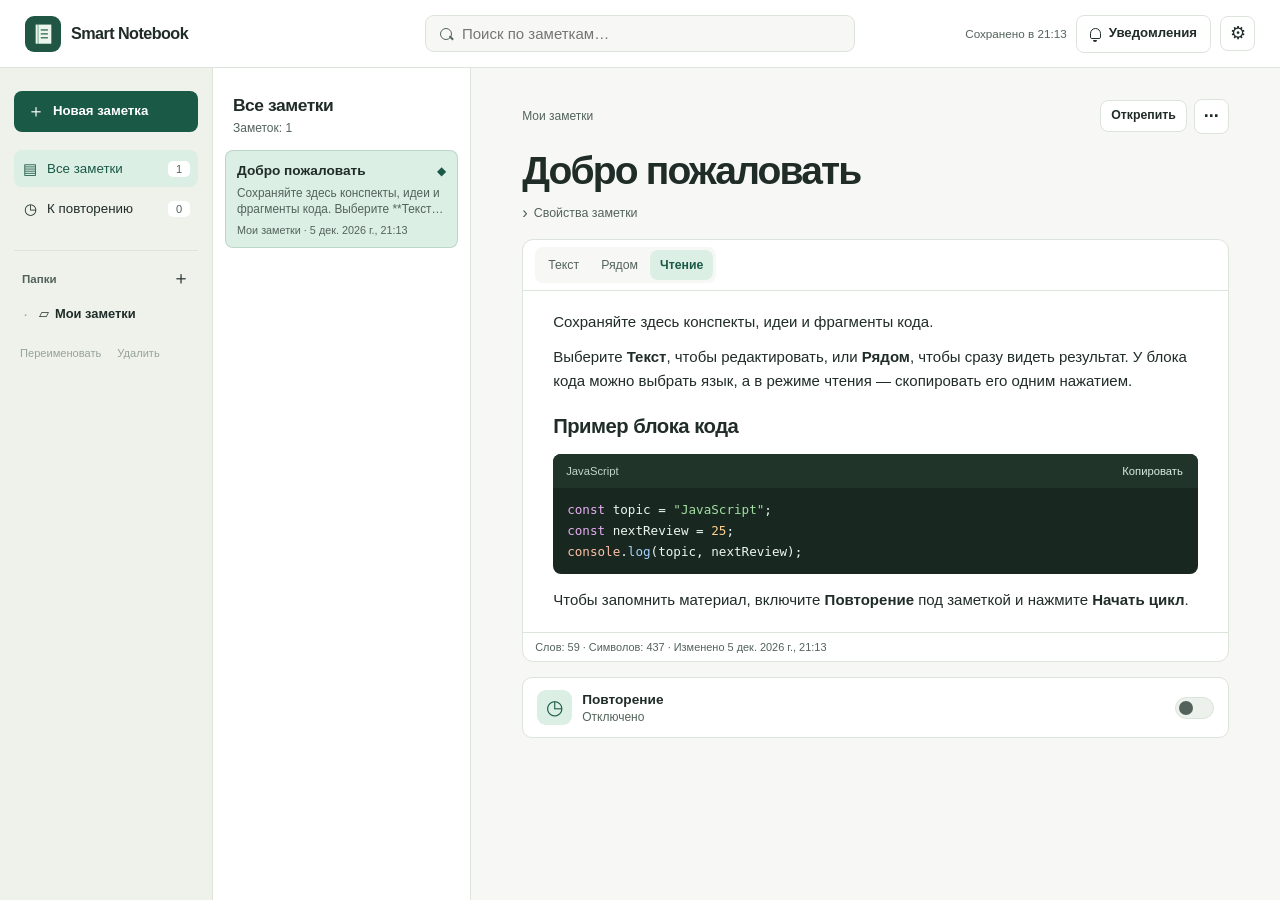
==== notebook_app_rich_improved.html @ 65943ffc "Redesign notebook editor and add browser review reminders" ====
<!doctype html>
<html lang="ru">
<head>
  <meta charset="utf-8">
  <meta name="viewport" content="width=device-width, initial-scale=1">
  <meta name="theme-color" content="#f7f8f5">
  <title>Smart Notebook — заметки и повторение</title>
  <link rel="icon" href="./extension/icon.png">
  <link rel="stylesheet" href="./assets/notebook.css">
  <script defer src="./assets/vendor/markdown-it.min.js"></script>
  <script defer src="./assets/vendor/highlight.min.js"></script>
  <script defer src="./assets/editor.js"></script>
  <script defer src="./assets/reminders.js"></script>
  <script defer src="./assets/notebook.js"></script>
</head>
<body data-theme="light">
  <header class="app-header">
    <div class="brand">
      <img src="./extension/icon.png" alt="" width="36" height="36">
      <span>Smart Notebook</span>
    </div>
    <div class="search-wrap">
      <span class="search-icon" aria-hidden="true"></span>
      <input id="globalSearch" type="search" aria-label="Поиск по заметкам" placeholder="Поиск по заметкам…" autocomplete="off">
      <button id="btnClearSearch" type="button" class="icon-button hidden" aria-label="Сбросить поиск">×</button>
    </div>
    <div class="header-actions">
      <span id="saveStatus" class="save-status" role="status">Локальное хранилище</span>
      <button id="btnNotifications" class="btn-secondary notification-button" type="button"><span class="bell-icon" aria-hidden="true"></span><span>Уведомления</span></button>
      <details id="settingsMenu" class="menu">
        <summary class="btn-secondary icon-button" aria-label="Настройки" title="Настройки">⚙</summary>
        <div class="menu-popover">
          <button id="btnTheme" type="button">Тёмная тема</button>
          <button id="btnExport" type="button">Экспорт JSON</button>
          <button id="btnImport" type="button">Импорт JSON</button>
        </div>
      </details>
      <input id="importFile" hidden type="file" accept="application/json,.json">
    </div>
  </header>
  <div class="workspace">
    <aside class="sidebar" aria-label="Навигация блокнота">
      <button id="btnAddNote" class="btn-primary new-note" type="button"><span aria-hidden="true">＋</span> Новая заметка</button>
      <nav class="quick-nav" aria-label="Разделы">
        <button id="btnShowAllNotes" type="button"><span class="nav-symbol" aria-hidden="true">▤</span> Все заметки <span id="statNotes" class="count"></span></button>
        <button id="btnOpenDueOnly" type="button"><span class="nav-symbol" aria-hidden="true">◷</span> К повторению <span id="statDue" class="count"></span></button>
      </nav>
      <section class="folder-section" aria-labelledby="foldersTitle">
        <div class="side-heading">
          <h2 id="foldersTitle">Папки</h2>
          <button id="btnAddFolder" class="icon-button" type="button" title="Добавить подпапку" aria-label="Добавить подпапку">＋</button>
        </div>
        <div id="folderTree" class="tree"></div>
        <div class="folder-tools">
          <button id="btnRenameFolder" type="button">Переименовать</button>
          <button id="btnDeleteFolder" type="button">Удалить</button>
        </div>
      </section>
    </aside>
    <section class="notes-panel" aria-labelledby="notesPanelTitle">
      <div class="notes-heading">
        <h2 id="notesPanelTitle">Все заметки</h2>
        <p id="notesPanelSubtitle"></p>
      </div>
      <div id="notesList" class="notes-list"></div>
    </section>
    <main class="main-panel">
      <div id="editorEmpty" class="editor-empty">
        <div class="empty-symbol" aria-hidden="true">▤</div>
        <h1>Выберите заметку</h1>
        <p>Откройте запись из списка или создайте новую.</p>
      </div>
      <article id="editorWrap" class="editor hidden" aria-label="Выбранная заметка">
        <div class="document">
          <div class="document-bar">
            <div id="breadcrumbs" class="breadcrumbs" aria-label="Папка заметки"></div>
            <div class="document-actions">
              <button id="btnTogglePin" class="btn-secondary small" type="button">Закрепить</button>
              <details id="noteMenu" class="menu">
                <summary class="btn-secondary icon-button" aria-label="Действия с заметкой" title="Действия с заметкой">···</summary>
                <div class="menu-popover">
                  <button id="btnHistory" type="button">История версий</button>
                  <button id="btnDuplicateNote" type="button">Дублировать</button>
                  <button id="btnDeleteNote" class="danger-text" type="button">Удалить заметку</button>
                </div>
              </details>
            </div>
          </div>
          <input id="noteTitle" class="document-title" type="text" aria-label="Название заметки" autocomplete="off" placeholder="Без названия">
          <details class="note-properties">
            <summary>Свойства заметки</summary>
            <div class="properties-grid">
              <label>Теги <input id="noteTags" type="text" autocomplete="off" placeholder="Через запятую"></label>
              <label>Папка <select id="noteFolderMove"></select></label>
            </div>
          </details>
          <div id="editorRepeatBanner" class="due-banner hidden">
            <strong>Пора повторить</strong>
            <span id="editorRepeatBannerText"></span>
            <button id="btnReviewNow" class="btn-warning small" type="button">Отметить выполненным</button>
          </div>
          <section class="editor-card" aria-label="Редактор заметки">
            <div class="editor-top">
              <div class="editor-tabs" role="group" aria-label="Режим редактора">
                <button type="button" data-editor-mode="write" aria-pressed="false">Текст</button>
                <button type="button" data-editor-mode="split" aria-pressed="false">Рядом</button>
                <button type="button" data-editor-mode="read" aria-pressed="true">Чтение</button>
              </div>
              <button id="btnSaveNow" class="text-button small hidden" type="button">Сохранить</button>
            </div>
            <div id="formatToolbar" class="format-toolbar hidden" role="group" aria-label="Форматирование Markdown">
              <button type="button" data-format="heading" title="Заголовок" aria-label="Заголовок">H₂</button>
              <button type="button" data-format="bold" title="Жирный (Ctrl/Cmd+B)" aria-label="Жирный"><strong>B</strong></button>
              <button type="button" data-format="italic" title="Курсив (Ctrl/Cmd+I)" aria-label="Курсив"><em>I</em></button>
              <button type="button" data-format="strike" title="Зачёркнутый" aria-label="Зачёркнутый"><s>S</s></button>
              <span class="toolbar-divider" aria-hidden="true"></span>
              <button type="button" data-format="ul" title="Маркированный список" aria-label="Маркированный список">≡</button>
              <button type="button" data-format="ol" title="Нумерованный список" aria-label="Нумерованный список">1.</button>
              <button type="button" data-format="task" title="Задачи" aria-label="Задачи">☑</button>
              <button type="button" data-format="quote" title="Цитата" aria-label="Цитата">❞</button>
              <button type="button" data-format="link" title="Ссылка" aria-label="Ссылка">↗</button>
              <button type="button" data-format="table" title="Таблица" aria-label="Таблица">▦</button>
              <span class="toolbar-divider" aria-hidden="true"></span>
              <button type="button" data-format="inline" title="Код в строке" aria-label="Код в строке">&lt;/&gt;</button>
              <div class="code-controls">
                <select id="codeLanguage" aria-label="Язык блока кода">
                  <option value="">Без языка</option>
                  <option value="javascript" selected>JavaScript</option>
                  <option value="typescript">TypeScript</option>
                  <option value="python">Python</option>
                  <option value="html">HTML</option>
                  <option value="css">CSS</option>
                  <option value="json">JSON</option>
                  <option value="sql">SQL</option>
                  <option value="bash">Bash</option>
                  <option value="powershell">PowerShell</option>
                  <option value="java">Java</option>
                  <option value="csharp">C#</option>
                  <option value="cpp">C++</option>
                  <option value="go">Go</option>
                  <option value="rust">Rust</option>
                  <option value="yaml">YAML</option>
                  <option value="markdown">Markdown</option>
                </select>
                <button type="button" data-format="code">Блок кода</button>
              </div>
            </div>
            <div id="editorPanes" class="editor-panes">
              <div id="editorInputWrap" class="editor-input hidden">
                <div class="pane-label">Markdown</div>
                <textarea id="noteContent" aria-label="Текст заметки в Markdown" placeholder="Запишите мысли или вставьте фрагмент кода…" spellcheck="false"></textarea>
              </div>
              <div id="editorReadingWrap" class="editor-reading">
                <div class="pane-label">Предпросмотр</div>
                <div id="notePreview" class="editor-preview"></div>
              </div>
            </div>
            <footer class="editor-footer">
              <span id="editorMeta"></span>
              <span id="editorShortcuts" class="hidden">Tab — отступ в блоке кода · Esc — выход из поля</span>
            </footer>
          </section>
          <section id="repeatCard" class="repeat-card" aria-labelledby="repeatTitle">
            <div class="repeat-heading">
              <span class="review-icon" aria-hidden="true">◷</span>
              <div><h2 id="repeatTitle">Повторение</h2><p id="nextReviewText">Отключено</p></div>
              <label class="switch"><input id="repeatEnabled" type="checkbox" aria-label="Включить повторение"><span aria-hidden="true"></span></label>
            </div>
            <div id="repeatDetails" class="repeat-details hidden">
              <div id="repeatTimeline" class="repeat-timeline"></div>
              <div class="repeat-actions">
                <button id="btnStartReview" class="btn-primary small" type="button">Начать цикл</button>
                <button id="btnCompleteReview" class="btn-primary small" type="button">Отметить выполненным</button>
                <button id="btnResetReview" class="btn-secondary small" type="button">Сбросить цикл</button>
              </div>
            </div>
          </section>
        </div>
      </article>
    </main>
  </div>
  <div id="toastStack" class="toast-stack" aria-live="polite"></div>
  <div id="modalRoot" class="hidden"></div>

  <dialog id="notificationsDialog" class="notification-dialog">
    <div class="dialog-heading">
      <h2>Уведомления о повторении</h2>
      <form method="dialog"><button class="icon-button" aria-label="Закрыть">×</button></form>
    </div>
    <div class="notification-option">
      <h3>С открытой вкладкой</h3>
      <p id="siteNotificationStatus"></p>
      <div class="option-actions">
        <button id="btnAllowSite" class="btn-primary small" type="button">Разрешить на сайте</button>
        <button id="btnTestSite" class="btn-secondary small" type="button">Проверить</button>
      </div>
    </div>
    <div class="notification-option">
      <h3>Даже с закрытой вкладкой</h3>
      <p id="extensionStatus" aria-live="polite"></p>
      <div class="option-actions">
        <button id="btnToggleBackground" class="btn-primary small" type="button" hidden>Включить фоновые</button>
        <button id="btnTestBackground" class="btn-secondary small" type="button" hidden>Проверить</button>
        <a href="https://github.com/BloomingBurden/notebook#уведомления-с-закрытой-вкладкой" target="_blank" rel="noopener noreferrer">Как установить расширение</a>
      </div>
    </div>
  </dialog>
</body>
</html>
---- assets/notebook.css ----
:root {
  font-family: Inter, "Segoe UI", sans-serif;
  font-size: 15px;
  font-synthesis: none;
  --page: #f7f8f5;
  --sidebar: #eef2eb;
  --overlay: #edf1ec;
  --surface: #fff;
  --ink: #202c28;
  --muted: #53635b;
  --line: #dce4db;
  --accent: #1b5947;
  --accent-on: #fff;
  --accent-hover: #144737;
  --accent-soft: #dcefe4;
  --warning: #774d12;
  --warning-soft: #fff2d9;
  --warning-line: #ecd1a0;
  --danger: #9f3436;
  --shadow: 0 14px 36px #263c3020;
  --code: #182820;
  --code-top: #21342a;
  --code-ink: #edf6f0;
  color: var(--ink);
  background: var(--page);
}

body[data-theme="dark"] {
  color-scheme: dark;
  --page: #181e1b;
  --sidebar: #202822;
  --overlay: #242e28;
  --surface: #212a25;
  --ink: #e5eee8;
  --muted: #a7b9ae;
  --line: #38473d;
  --accent: #99dab9;
  --accent-on: #12251c;
  --accent-hover: #b1e9ca;
  --accent-soft: #2c493a;
  --warning: #f4cd88;
  --warning-soft: #45341b;
  --warning-line: #72552a;
  --danger: #ffabab;
  --shadow: 0 14px 36px #0005;
  --code: #16201a;
  --code-top: #27382e;
}

*, *::before, *::after { box-sizing: border-box; }
body { margin: 0; color: var(--ink); background: var(--page); }
h1, h2, h3, p { margin: 0; }
[hidden], .hidden { display: none !important; }
button, input, select, textarea { font: inherit; color: inherit; }
button, summary { cursor: pointer; }
button { border: 0; background: transparent; border-radius: 8px; }
button:disabled { cursor: default; opacity: .55; }
button:not(:disabled):hover { background-color: var(--overlay); }
:focus-visible { outline: 2px solid var(--accent); outline-offset: 2px; }
a { color: var(--accent); text-underline-offset: .18em; }
.btn-primary, .btn-secondary, .btn-warning, .btn-danger, .text-button, .icon-button {
  display: inline-flex; align-items: center; justify-content: center; gap: 8px; min-height: 38px;
  padding: 8px 13px; font-weight: 650; line-height: 1.25; font-size: .88rem; border: 1px solid transparent;
}
.btn-primary { color: var(--accent-on); background: var(--accent); }
.btn-primary:not(:disabled):hover { background: var(--accent-hover); }
.btn-secondary { background: var(--surface); border-color: var(--line); }
.btn-warning { background: var(--warning-soft); color: var(--warning); border-color: var(--warning-line); }
.btn-danger { color: var(--danger); border-color: var(--danger); }
.text-button { color: var(--accent); }
.icon-button { width: 35px; min-height: 35px; padding: 0; font-size: 1.2rem; }
.small, .mini-btn { min-height: 32px; padding: 6px 10px; font-size: .82rem; }
.help-text { color: var(--muted); font-size: .86rem; line-height: 1.5; }
.muted { color: var(--muted); }

.app-header {
  z-index: 2; position: relative; display: grid; grid-template-columns: minmax(184px, 1fr) minmax(240px, 430px) minmax(184px, 1fr);
  align-items: center; gap: 26px; min-height: 68px; padding: 12px 25px;
  background: var(--surface); border-bottom: 1px solid var(--line);
}
.brand { display: flex; align-items: center; gap: 10px; font-size: 1.08rem; font-weight: 750; letter-spacing: -.035em; }
.brand img { border-radius: 9px; flex: none; }
.search-wrap { display: flex; align-items: center; min-width: 0; background: var(--page); border: 1px solid var(--line); border-radius: 9px; }
.search-wrap:focus-within { border-color: var(--accent); }
.search-wrap input { background: transparent; border: 0; outline: 0; flex: 1; min-width: 0; width: 100%; padding: 9px 10px; }
.search-wrap input::-webkit-search-cancel-button { display: none; }
.search-icon { width: 12px; height: 12px; margin-left: 14px; border: 1.6px solid var(--muted); border-radius: 50%; position: relative; flex: none; }
.search-icon::after { content: ""; position: absolute; top: 8px; left: 8px; width: 5px; height: 1.5px; background: var(--muted); transform: rotate(45deg); }
.header-actions { justify-self: end; display: flex; gap: 9px; align-items: center; }
.save-status { color: var(--muted); font-size: .78rem; text-align: right; }
.notification-button { white-space: nowrap; }
.bell-icon { display: inline-block; flex: none; width: 11px; height: 11px; border: 1.5px solid currentColor; border-radius: 6px 6px 2px 2px; position: relative; }
.bell-icon::after { content: ""; position: absolute; width: 4px; height: 2px; background: currentColor; border-radius: 0 0 4px 4px; left: 2px; bottom: -4px; }
.notification-button.enabled { color: var(--accent); background: var(--accent-soft); border-color: transparent; }
.menu { position: relative; }
summary { list-style: none; }
summary::-webkit-details-marker { display: none; }
.menu > summary { border-radius: 8px; }
.menu-popover {
  position: absolute; top: calc(100% + 7px); right: 0; z-index: 3; min-width: max-content;
  display: grid; gap: 3px; padding: 5px; background: var(--surface); border: 1px solid var(--line); border-radius: 9px; box-shadow: var(--shadow);
}
.menu-popover button { padding: 9px 12px; text-align: left; font-size: .88rem; }
.danger-text { color: var(--danger); }

.workspace { min-height: calc(100vh - 68px); display: grid; grid-template-columns: 213px 258px minmax(0, 1fr); }
.sidebar { background: var(--sidebar); border-right: 1px solid var(--line); min-width: 0; padding: 23px 14px; }
.new-note { width: 100%; min-height: 41px; justify-content: flex-start; padding-inline: 12px; }
.new-note span { font-size: 1.2rem; line-height: .8; }
.quick-nav { display: grid; gap: 3px; margin-top: 18px; }
.quick-nav button { min-height: 37px; display: flex; align-items: center; gap: 9px; padding: 5px 8px; text-align: left; font-size: .89rem; }
.quick-nav button:hover, .quick-nav button[aria-pressed="true"] { background: var(--accent-soft); color: var(--accent); }
.quick-nav .nav-symbol { width: 16px; text-align: center; font-size: 1rem; }
.count { margin-left: auto; min-width: 22px; padding: 2px 5px; border-radius: 5px; text-align: center; background: var(--surface); color: var(--muted); font-size: .74rem; font-variant-numeric: tabular-nums; }
.count.has-due { color: var(--warning); background: var(--warning-soft); }
.folder-section { margin-top: 23px; border-top: 1px solid var(--line); padding-top: 10px; }
.side-heading { display: flex; align-items: center; justify-content: space-between; padding-left: 8px; }
.side-heading h2 { color: var(--muted); font-weight: 650; font-size: .77rem; }
.folder-row { display: flex; align-items: center; gap: 2px; border-radius: 7px; }
.folder-row.active { background: var(--accent-soft); color: var(--accent); }
.folder-row .caret { width: 23px; height: 27px; flex: none; padding: 0; color: var(--muted); }
.folder-row .label { min-height: 34px; min-width: 0; padding: 4px 6px 4px 0; flex: 1; text-align: left; font-size: .86rem; overflow-wrap: anywhere; display: flex; align-items: center; gap: 6px; }
.folder-row .label .count { margin-left: auto; }
.child-tree { margin-left: 10px; padding-left: 4px; border-left: 1px solid var(--line); }
.folder-tools { display: flex; gap: 4px; margin-top: 11px; }
.folder-tools button { padding: 6px; font-size: .74rem; color: var(--muted); }
.folder-tools button:last-child:not(:disabled):hover { color: var(--danger); }

.notes-panel { background: var(--surface); border-right: 1px solid var(--line); min-width: 0; padding: 23px 12px; }
.notes-heading { padding: 4px 8px 15px; overflow-wrap: anywhere; }
.notes-heading h2 { font-size: 1.16rem; line-height: 1.25; font-weight: 750; letter-spacing: -.025em; }
.notes-heading p { margin-top: 4px; color: var(--muted); font-size: .8rem; }
.notes-list { display: grid; gap: 6px; }
.note-card { width: 100%; min-width: 0; display: grid; text-align: left; gap: 6px; padding: 11px; border: 1px solid transparent; overflow-wrap: anywhere; }
.note-card.active { background: var(--accent-soft); border-color: color-mix(in srgb, var(--accent) 17%, transparent); }
.note-card.due { border-left: 3px solid var(--warning-line); }
.note-card-top { display: flex; align-items: baseline; gap: 6px; justify-content: space-between; min-width: 0; }
.note-card-title { line-height: 1.25; font-size: .91rem; }
.pin-mark { color: var(--accent); font-size: .8rem; }
.snippet { font-size: .79rem; line-height: 1.4; color: var(--muted); display: -webkit-box; -webkit-box-orient: vertical; -webkit-line-clamp: 2; overflow: hidden; }
.note-card-meta { color: var(--muted); font-size: .72rem; }
.badge { display: inline-block; justify-self: start; padding: 3px 6px; background: var(--overlay); border-radius: 5px; font-size: .72rem; color: var(--muted); }
.badge.warning { background: var(--warning-soft); color: var(--warning); }
.list-empty { color: var(--muted); padding: 12px 8px; font-size: .86rem; line-height: 1.5; }

.main-panel { min-width: 0; }
.document { max-width: 1230px; margin: 0 auto; padding: 30px clamp(20px, 4vw, 64px) 48px; min-width: 0; }
.document-bar { display: flex; align-items: center; justify-content: space-between; gap: 12px; min-height: 36px; }
.breadcrumbs { display: flex; flex-wrap: wrap; gap: 7px; color: var(--muted); font-size: .8rem; min-width: 0; overflow-wrap: anywhere; }
.document-actions { display: flex; align-items: center; gap: 7px; }
.document-title { border: 0; background: transparent; width: 100%; font-size: clamp(1.62rem, 3.4vw, 2.6rem); font-weight: 760; letter-spacing: -.047em; padding: 7px 0; margin: 8px 0 0; }
.document-title[readonly] { cursor: default; }
.note-properties { margin: 3px 0 17px; font-size: .83rem; color: var(--muted); }
.note-properties summary { display: inline-flex; align-items: center; gap: 6px; }
.note-properties summary::before { content: "›"; display: inline-block; font-size: 1.1rem; }
.note-properties[open] summary::before { transform: rotate(90deg); }
.properties-grid { display: grid; grid-template-columns: repeat(2, minmax(0, 1fr)); gap: 12px; margin: 8px 0 12px; }
.properties-grid label { display: grid; gap: 5px; }
.properties-grid input, .properties-grid select, .modal input {
  max-width: 100%; width: 100%; min-width: 0; background: var(--surface); border: 1px solid var(--line); border-radius: 7px; padding: 7px 9px; color: var(--ink);
}
.editor-empty { padding: 90px 24px 50px; text-align: center; display: grid; justify-items: center; gap: 11px; }
.editor-empty h1 { font-size: 1.5rem; letter-spacing: -.035em; }
.editor-empty p { color: var(--muted); }
.empty-symbol, .review-icon { display: grid; place-items: center; width: 35px; height: 35px; border-radius: 9px; background: var(--accent-soft); color: var(--accent); font-size: 1.3rem; flex: none; }
.editor-card { min-width: 0; background: var(--surface); border: 1px solid var(--line); border-radius: 11px; }
.editor-top { min-height: 51px; display: flex; justify-content: space-between; align-items: center; gap: 8px; padding: 7px 12px; border-bottom: 1px solid var(--line); }
.editor-tabs { display: flex; align-items: center; gap: 2px; background: var(--page); padding: 3px; border-radius: 8px; }
.editor-tabs button { min-height: 30px; padding: 5px 10px; color: var(--muted); font-size: .82rem; }
.editor-tabs button[aria-pressed="true"] { background: var(--accent-soft); color: var(--accent); font-weight: 700; }
.format-toolbar { display: flex; flex-wrap: wrap; align-items: center; gap: 3px; padding: 7px 10px; border-bottom: 1px solid var(--line); }
.format-toolbar button, .format-toolbar select { min-height: 31px; padding: 3px 7px; color: var(--ink); }
.format-toolbar button { min-width: 30px; }
.toolbar-divider { width: 1px; height: 19px; margin: 0 3px; background: var(--line); }
.code-controls { display: flex; gap: 3px; align-items: center; }
.code-controls select, .code-controls button { border: 1px solid var(--line); background: var(--page); border-radius: 6px; font-size: .8rem; }
.editor-panes { display: grid; grid-template-columns: minmax(0, 1fr); }
.editor-panes.split { grid-template-columns: repeat(2, minmax(0, 1fr)); }
.editor-panes.split .editor-reading { border-left: 1px solid var(--line); }
.editor-input, .editor-reading { min-width: 0; }
.pane-label { display: none; padding: 8px 14px; font-size: .73rem; color: var(--muted); border-bottom: 1px solid var(--line); }
.split .pane-label { display: block; }
#noteContent {
  display: block; width: 100%; min-height: 325px; resize: vertical; padding: 19px;
  border: 0; background: var(--surface); font-family: "Cascadia Code", Consolas, monospace;
  font-size: .87rem; line-height: 1.65; tab-size: 4; outline-offset: -2px;
}
.editor-preview { min-height: 280px; padding: 19px clamp(15px, 3vw, 30px); overflow-wrap: anywhere; line-height: 1.65; }
.split .editor-preview { padding-inline: 15px; }
.editor-preview.empty { color: var(--muted); }
.editor-preview > :first-child { margin-top: 0; }
.editor-preview > :last-child { margin-bottom: 0; }
.editor-preview h1, .editor-preview h2, .editor-preview h3 { margin: 1em 0 .45em; line-height: 1.25; letter-spacing: -.025em; }
.editor-preview h1 { font-size: 1.65rem; }
.editor-preview h2 { font-size: 1.35rem; }
.editor-preview h3 { font-size: 1.12rem; }
.editor-preview p { margin: .65em 0; }
.editor-preview ul, .editor-preview ol { padding-left: 1.55em; margin: .65em 0; }
.editor-preview blockquote { margin: 12px 0; padding: 4px 12px; border-left: 3px solid var(--accent); background: var(--page); color: var(--muted); }
.editor-preview img { max-width: 100%; height: auto; }
.editor-preview hr { border: 0; border-top: 1px solid var(--line); }
.editor-preview .task-item { list-style: none; margin-left: -.25em; }
.editor-preview .task-item input { accent-color: var(--accent); margin: 0 6px 0 0; }
.table-scroll { overflow-x: auto; margin: .8em 0; }
.editor-preview table { border-collapse: collapse; font-size: .9rem; }
.editor-preview :is(th, td) { border: 1px solid var(--line); padding: 5px 9px; }
.editor-preview th { background: var(--page); }
.editor-preview code { font-family: "Cascadia Code", Consolas, monospace; }
.editor-preview :not(pre) > code { background: var(--overlay); padding: 2px 5px; border-radius: 4px; color: var(--accent); font-size: .88em; }
.code-block { overflow: hidden; border-radius: 8px; background: var(--code); color: var(--code-ink); margin: 14px 0; }
.code-header { display: flex; align-items: center; justify-content: space-between; gap: 7px; background: var(--code-top); color: #c0d5c8; padding: 4px 8px 4px 13px; font-size: .75rem; }
.code-header button { color: #d9eee3; padding: 4px 7px; }
.code-header button:not(:disabled):hover { background: #405b4c; }
.code-header button:focus-visible, .code-block pre:focus-visible { outline-color: #a0e2bb; outline-offset: -2px; }
.code-block pre { overflow-x: auto; margin: 0; padding: 12px 14px; white-space: pre; font-size: .84rem; line-height: 1.65; tab-size: 4; }
.hljs-comment, .hljs-quote { color: #a3b6aa; }
.hljs-keyword, .hljs-selector-tag, .hljs-literal { color: #e6adf1; }
.hljs-string, .hljs-regexp, .hljs-addition { color: #a3dda2; }
.hljs-number, .hljs-symbol, .hljs-bullet { color: #ffcd8b; }
.hljs-title, .hljs-section, .hljs-built_in, .hljs-type { color: #a4d0ff; }
.hljs-attr, .hljs-variable, .hljs-attribute, .hljs-name { color: #ffc0a9; }
.hljs-deletion, .hljs-meta { color: #ffa5ac; }
.editor-footer { display: flex; justify-content: space-between; gap: 6px 12px; flex-wrap: wrap; border-top: 1px solid var(--line); padding: 8px 12px; color: var(--muted); font-size: .73rem; }

.repeat-card, .due-banner { background: var(--surface); border: 1px solid var(--line); border-radius: 10px; padding: 12px 14px; }
.repeat-card { margin-top: 15px; }
.repeat-heading { display: flex; gap: 10px; align-items: center; }
.repeat-heading h2 { font-size: .91rem; }
.repeat-heading p { margin-top: 3px; font-size: .8rem; color: var(--muted); }
.switch { margin-left: auto; flex: none; position: relative; cursor: pointer; display: grid; align-items: center; min-height: 32px; }
.switch input { position: absolute; width: 1px; height: 1px; opacity: 0; }
.switch span { width: 39px; height: 22px; border-radius: 22px; background: var(--overlay); border: 1px solid var(--line); }
.switch span::before { content: ""; display: block; width: 14px; height: 14px; margin: 3px; background: var(--muted); border-radius: 50%; }
.switch input:checked + span { background: var(--accent); border-color: var(--accent); }
.switch input:checked + span::before { transform: translateX(17px); background: var(--accent-on); }
.switch input:focus-visible + span { outline: 2px solid var(--accent); outline-offset: 3px; }
.repeat-details { border-top: 1px solid var(--line); margin-top: 12px; padding-top: 10px; }
.repeat-timeline, .repeat-actions { display: flex; flex-wrap: wrap; gap: 6px; }
.repeat-actions { margin-top: 11px; }
.timeline-pill { padding: 4px 7px; background: var(--page); border-radius: 5px; color: var(--muted); font-size: .77rem; }
.timeline-pill.done { color: var(--accent); background: var(--accent-soft); }
.timeline-pill.active, .due-banner { color: var(--warning); background: var(--warning-soft); }
.due-banner { display: flex; flex-wrap: wrap; gap: 8px; align-items: center; margin-bottom: 13px; border-color: var(--warning-line); font-size: .85rem; }
.due-banner button { margin-left: auto; padding-block: 4px; }

.toast-stack { position: fixed; z-index: 9; right: 15px; bottom: 15px; display: grid; gap: 7px; width: min(380px, calc(100vw - 30px)); pointer-events: none; }
.toast { pointer-events: auto; display: flex; align-items: center; gap: 8px; padding: 11px 13px; border-radius: 9px; background: var(--surface); border: 1px solid var(--line); box-shadow: var(--shadow); font-size: .88rem; }
.toast .text-button { margin-left: auto; }
.toast.warning { border-color: var(--warning-line); }
.toast.danger { border-color: var(--danger); }
.modal-overlay { position: fixed; inset: 0; z-index: 8; display: grid; place-items: center; padding: 15px; background: #101a14a3; }
.modal, .notification-dialog {
  width: min(510px, calc(100vw - 30px)); padding: 19px; max-height: calc(100dvh - 30px); overflow: auto;
  border: 1px solid var(--line); border-radius: 12px; color: var(--ink); background: var(--surface); box-shadow: var(--shadow);
}
.modal h3, .dialog-heading h2 { font-size: 1.16rem; }
.modal p, .notification-option p { margin: 8px 0 12px; line-height: 1.5; font-size: .88rem; color: var(--muted); }
.modal .actions { display: flex; justify-content: flex-end; gap: 7px; margin-top: 12px; }
.notification-dialog::backdrop { background: #101a14a3; }
.dialog-heading { display: flex; gap: 8px; align-items: center; justify-content: space-between; }
.notification-option { margin-top: 12px; border-top: 1px solid var(--line); padding-top: 12px; }
.notification-option h3 { font-size: .94rem; }
.option-actions { display: flex; flex-wrap: wrap; align-items: center; gap: 9px; font-size: .83rem; }
.history-list { display: grid; gap: 8px; }
.history-item { padding: 9px; background: var(--page); border: 1px solid var(--line); border-radius: 7px; }
.history-item-head { display: flex; justify-content: space-between; align-items: start; gap: 8px; }
.history-snippet { margin-top: 5px; color: var(--muted); overflow-wrap: anywhere; font-size: .85rem; }
.tag-cloud { display: flex; flex-wrap: wrap; gap: 5px; }
.tag-chip { font-size: .75rem; color: var(--accent); }

@media (min-width: 841px) {
  .app-header { position: sticky; top: 0; }
  .sidebar, .notes-panel { position: sticky; top: 68px; align-self: start; height: calc(100dvh - 68px); overflow-y: auto; }
}
@media (max-width: 1150px) {
  .workspace { grid-template-columns: 182px 212px minmax(0, 1fr); }
  .document { padding-inline: 23px; }
  .save-status { display: none; }
}
@media (max-width: 840px) {
  .workspace { grid-template-columns: 165px minmax(0, 1fr); }
  .sidebar { grid-row: 1 / span 2; }
  .notes-panel { border-right: 0; border-bottom: 1px solid var(--line); padding: 10px 16px; }
  .notes-heading { padding: 3px 4px 7px; }
  .notes-list { display: flex; flex-wrap: wrap; max-height: 165px; overflow: auto; align-content: start; }
  .note-card { width: min(100%, 195px); }
  .note-card .snippet, .note-card .note-card-meta { display: none; }
  .app-header { grid-template-columns: auto minmax(120px, 1fr) auto; padding-inline: 14px; gap: 11px; }
  .document { padding-top: 16px; }
}
@media (max-width: 560px) {
  .app-header { grid-template-columns: 1fr auto; gap: 8px; }
  .search-wrap { grid-row: 2; grid-column: 1 / -1; }
  .workspace { display: block; }
  .sidebar { border: 0; border-bottom: 1px solid var(--line); padding: 9px 12px; }
  .quick-nav { grid-template-columns: repeat(2, minmax(0, 1fr)); margin-top: 6px; }
  .folder-section { margin-top: 5px; padding-top: 4px; }
  .folder-tools { margin-top: 2px; }
  .tree { max-height: 122px; overflow: auto; }
  .document { padding: 14px 12px 30px; }
  .document-title { margin-top: 3px; }
  .editor-panes.split { grid-template-columns: minmax(0, 1fr); }
  .editor-panes.split .editor-reading { border-left: 0; border-top: 1px solid var(--line); }
  #noteContent { min-height: 240px; }
}
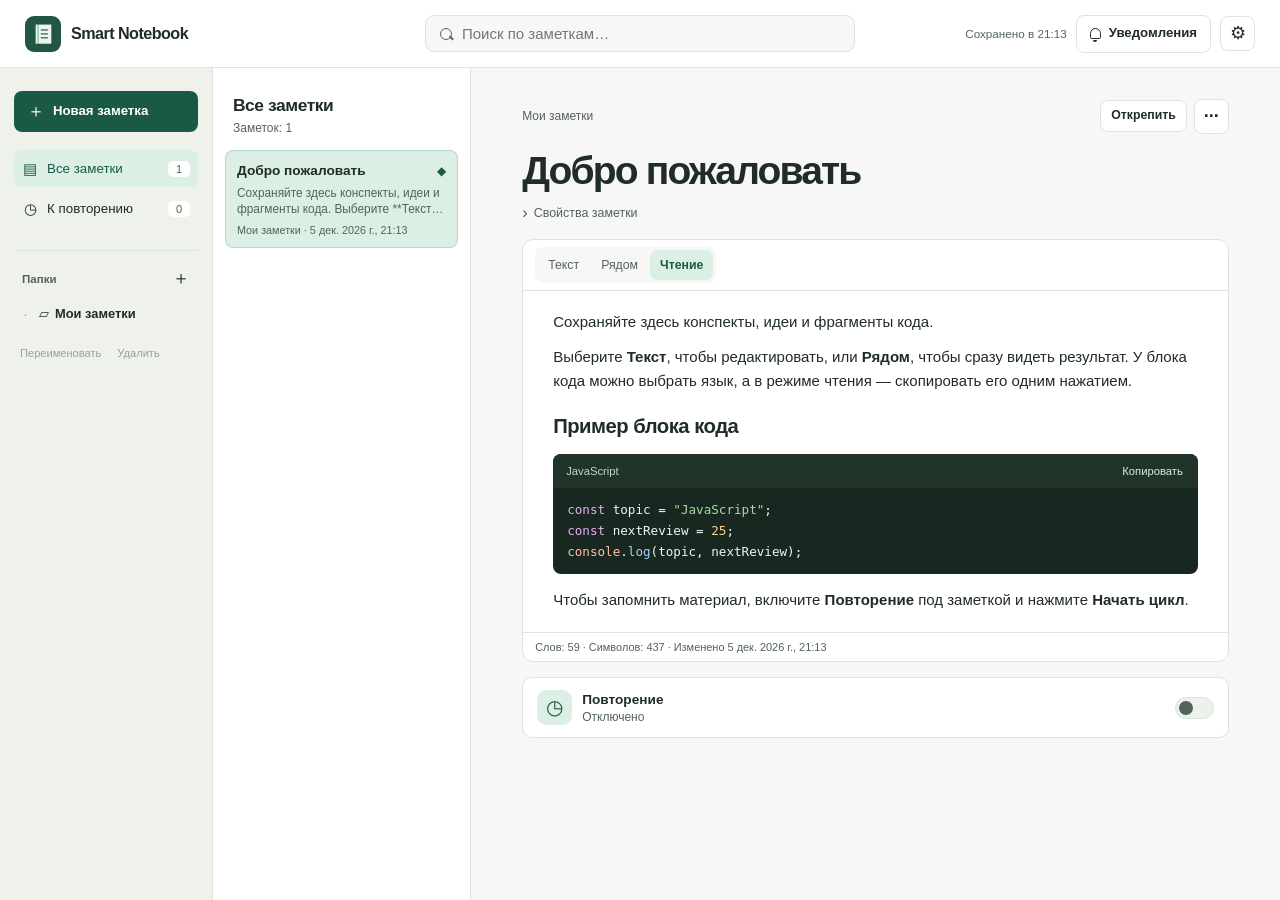
==== commit 6abe00ea: "Repeat overdue browser reminders every thirty minutes" ====
--- a/notebook_app_rich_improved.html
+++ b/notebook_app_rich_improved.html
@@ -10,8 +10,8 @@
   <script defer src="./assets/vendor/markdown-it.min.js"></script>
   <script defer src="./assets/vendor/highlight.min.js"></script>
   <script defer src="./assets/editor.js"></script>
-  <script defer src="./assets/reminders.js"></script>
-  <script defer src="./assets/notebook.js"></script>
+  <script defer src="./assets/reminders.js?v=2"></script>
+  <script defer src="./assets/notebook.js?v=2"></script>
 </head>
 <body data-theme="light">
   <header class="app-header">
@@ -187,6 +187,7 @@
       <h2>Уведомления о повторении</h2>
       <form method="dialog"><button class="icon-button" aria-label="Закрыть">×</button></form>
     </div>
+    <p class="help-text">Пока этап просрочен, напоминание приходит раз в 30 минут. После отметки о выполнении начинает действовать срок следующего этапа.</p>
     <div class="notification-option">
       <h3>С открытой вкладкой</h3>
       <p id="siteNotificationStatus"></p>
@@ -201,7 +202,7 @@
       <div class="option-actions">
         <button id="btnToggleBackground" class="btn-primary small" type="button" hidden>Включить фоновые</button>
         <button id="btnTestBackground" class="btn-secondary small" type="button" hidden>Проверить</button>
-        <a href="https://github.com/BloomingBurden/notebook#уведомления-с-закрытой-вкладкой" target="_blank" rel="noopener noreferrer">Как установить расширение</a>
+        <a href="https://github.com/BloomingBurden/notebook#уведомления-с-закрытой-вкладкой" target="_blank" rel="noopener noreferrer">Установка и обновление расширения</a>
       </div>
     </div>
   </dialog>
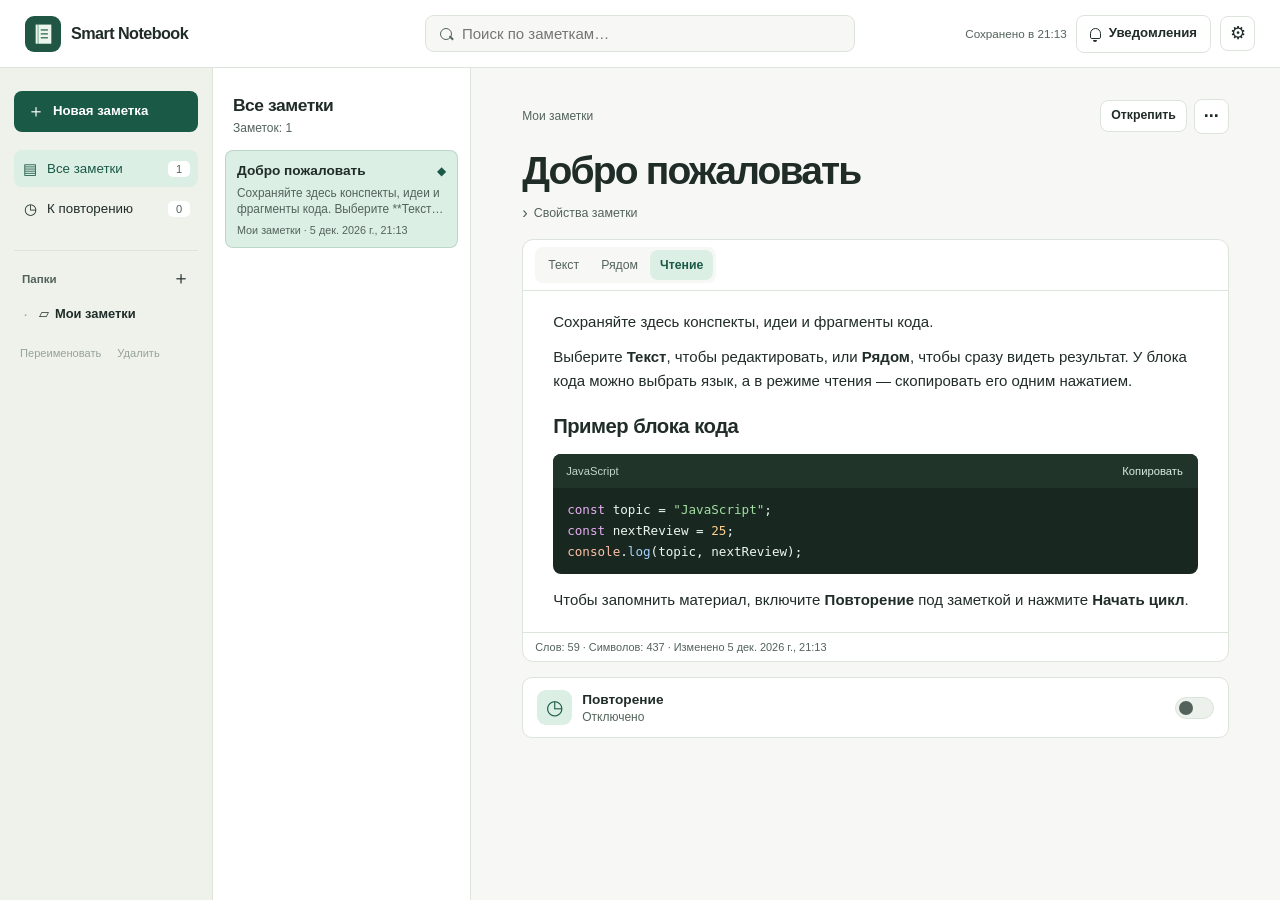
==== commit 9b017bb0: "Repeat overdue reminders in the open notebook" ====
--- a/notebook_app_rich_improved.html
+++ b/notebook_app_rich_improved.html
@@ -9,9 +9,11 @@
   <link rel="stylesheet" href="./assets/notebook.css">
   <script defer src="./assets/vendor/markdown-it.min.js"></script>
   <script defer src="./assets/vendor/highlight.min.js"></script>
-  <script defer src="./assets/editor.js"></script>
-  <script defer src="./assets/reminders.js?v=2"></script>
-  <script defer src="./assets/notebook.js?v=2"></script>
+  <script defer src="./assets/vendor/turndown.js"></script>
+  <script defer src="./assets/clipboard.js"></script>
+  <script defer src="./assets/editor.js?v=2"></script>
+  <script defer src="./assets/reminders.js?v=3"></script>
+  <script defer src="./assets/notebook.js?v=6"></script>
 </head>
 <body data-theme="light">
   <header class="app-header">
@@ -148,7 +150,7 @@
             <div id="editorPanes" class="editor-panes">
               <div id="editorInputWrap" class="editor-input hidden">
                 <div class="pane-label">Markdown</div>
-                <textarea id="noteContent" aria-label="Текст заметки в Markdown" placeholder="Запишите мысли или вставьте фрагмент кода…" spellcheck="false"></textarea>
+                <textarea id="noteContent" aria-label="Текст заметки в Markdown" placeholder="Напишите текст или вставьте ответ из чата…" spellcheck="false"></textarea>
               </div>
               <div id="editorReadingWrap" class="editor-reading">
                 <div class="pane-label">Предпросмотр</div>
@@ -187,7 +189,7 @@
       <h2>Уведомления о повторении</h2>
       <form method="dialog"><button class="icon-button" aria-label="Закрыть">×</button></form>
     </div>
-    <p class="help-text">Пока этап просрочен, напоминание приходит раз в 30 минут. После отметки о выполнении начинает действовать срок следующего этапа.</p>
+    <p class="help-text">Пока этап просрочен, напоминание появляется каждые 30 минут в открытом блокноте и приходит в Windows, если системные уведомления разрешены. После отметки о выполнении начинает действовать срок следующего этапа.</p>
     <div class="notification-option">
       <h3>С открытой вкладкой</h3>
       <p id="siteNotificationStatus"></p>
